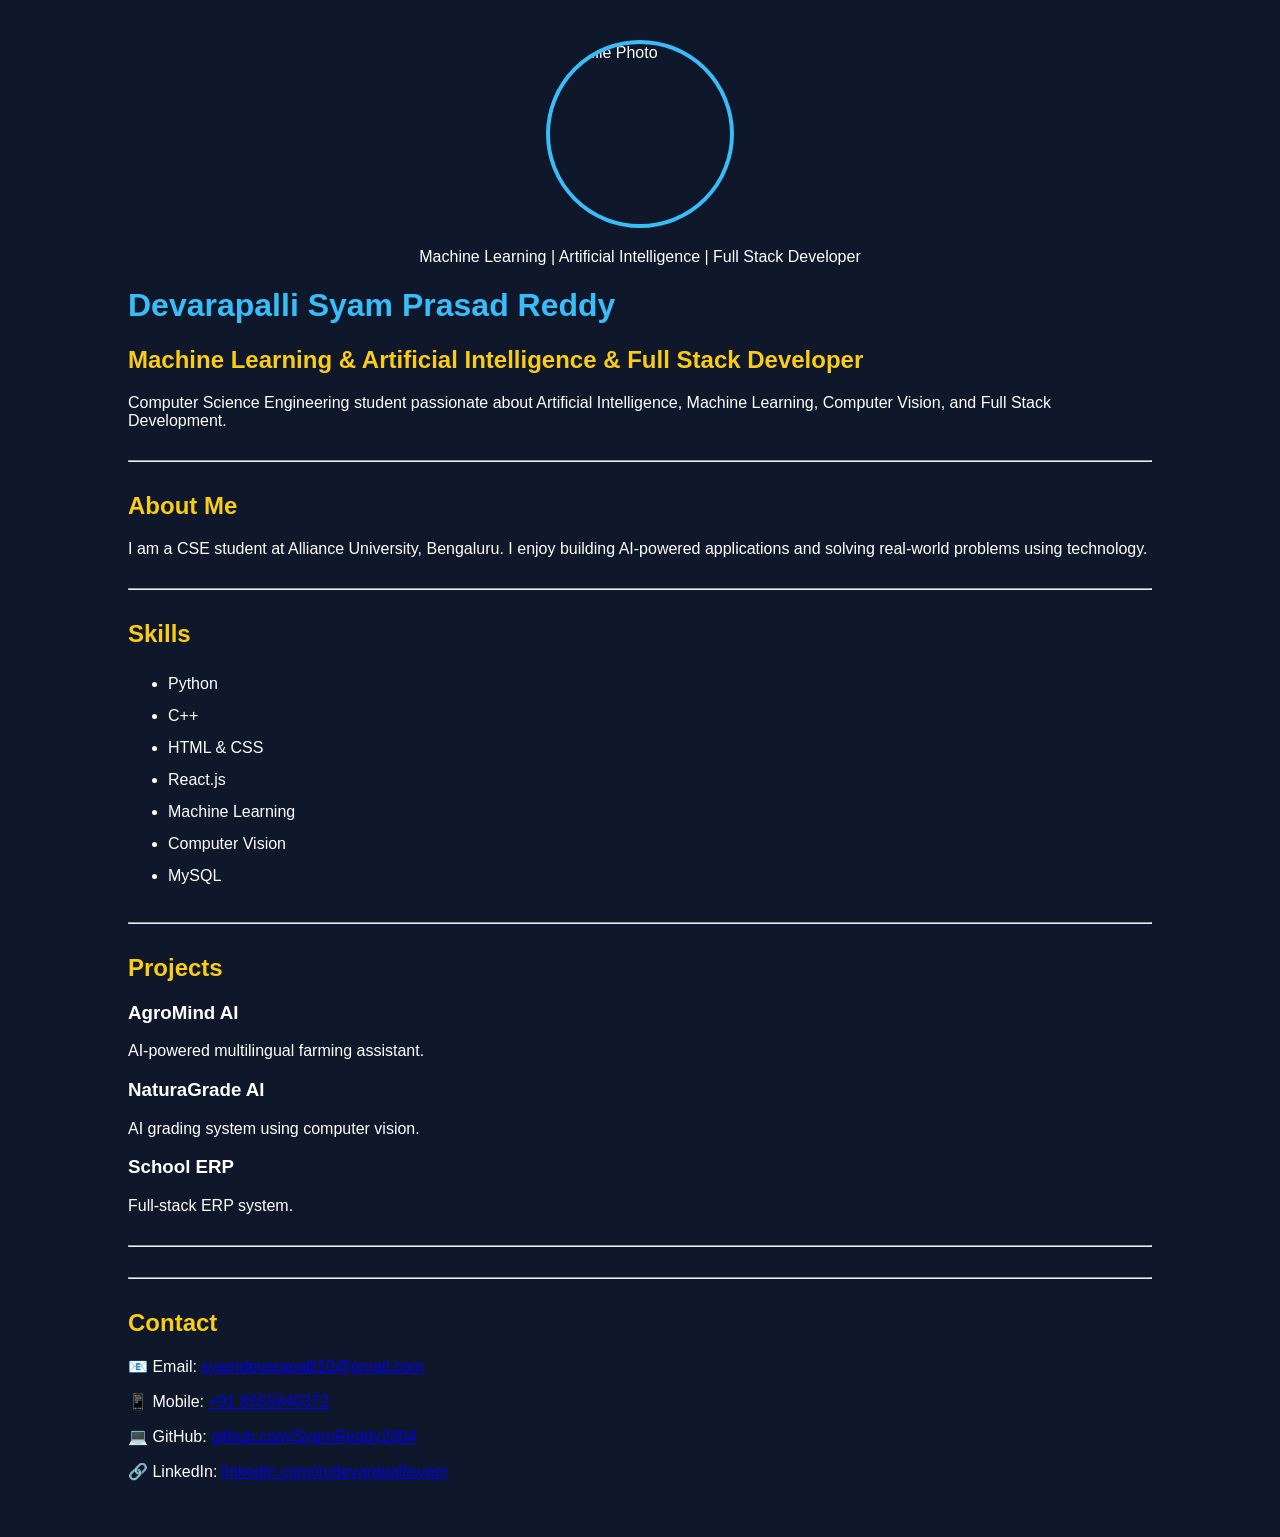
==== index.html @ 6d800dfd "Add files via upload" ====
<!DOCTYPE html>
<html lang="en">

<head>
    <meta charset="UTF-8">
    <meta name="viewport" content="width=device-width, initial-scale=1.0">
    <title>Syam Prasad Reddy Portfolio</title>

    <link rel="stylesheet" href="style.css">
</head>

<body>

    <div class="container">
        <img src="profile.jpg" alt="Profile Photo" class="profile-photo">
        <p style="text-align:center;">
            Machine Learning | Artificial Intelligence | Full Stack Developer
        </p>
        <h1>Devarapalli Syam Prasad Reddy</h1>

        <h2>Machine Learning & Artificial Intelligence & Full Stack Developer</h2>

        <p>
            Computer Science Engineering student passionate about
            Artificial Intelligence, Machine Learning,
            Computer Vision, and Full Stack Development.
        </p>

        <hr>

        <h2>About Me</h2>

        <p>
            I am a CSE student at Alliance University, Bengaluru.
            I enjoy building AI-powered applications and solving
            real-world problems using technology.
        </p>

        <hr>

        <h2>Skills</h2>

        <ul>
            <li>Python</li>
            <li>C++</li>
            <li>HTML & CSS</li>
            <li>React.js</li>
            <li>Machine Learning</li>
            <li>Computer Vision</li>
            <li>MySQL</li>
        </ul>

        <hr>

        <h2>Projects</h2>

        <h3>AgroMind AI</h3>
        <p>AI-powered multilingual farming assistant.</p>

        <h3>NaturaGrade AI</h3>
        <p>AI grading system using computer vision.</p>

        <h3>School ERP</h3>
        <p>Full-stack ERP system.</p>

        <hr>

        <hr>

        <h2>Contact</h2>

        <p>
            📧 Email:
            <a href="mailto:syamdevarapalli10@gmail.com">
                syamdevarapalli10@gmail.com
            </a>
        </p>

        <p>
            📱 Mobile:
            <a href="tel:+918555840372">
                +91 8555840372
            </a>
        </p>

        <p>
            💻 GitHub:
            <a href="https://github.com/SyamReddy2004" target="_blank">
                github.com/SyamReddy2004
            </a>
        </p>

        <p>
            🔗 LinkedIn:
            <a href="https://linkedin.com/in/devarapallisyam" target="_blank">
                linkedin.com/in/devarapallisyam
            </a>
        </p>

    </div>

</body>

</html>
---- style.css ----
.profile-photo {
    width: 180px;
    height: 180px;
    border-radius: 50%;
    object-fit: cover;
    border: 4px solid #38bdf8;
    display: block;
    margin: auto;
    margin-bottom: 20px;
}

body {
    background-color: #0f172a;
    color: white;
    font-family: Arial;
    margin: 0;
    padding: 0;
}

.container {
    width: 80%;
    margin: auto;
    padding: 40px;
}

h1 {
    color: #38bdf8;
}

h2 {
    color: #facc15;
}

hr {
    margin-top: 30px;
    margin-bottom: 30px;
}

ul {
    line-height: 2;
}
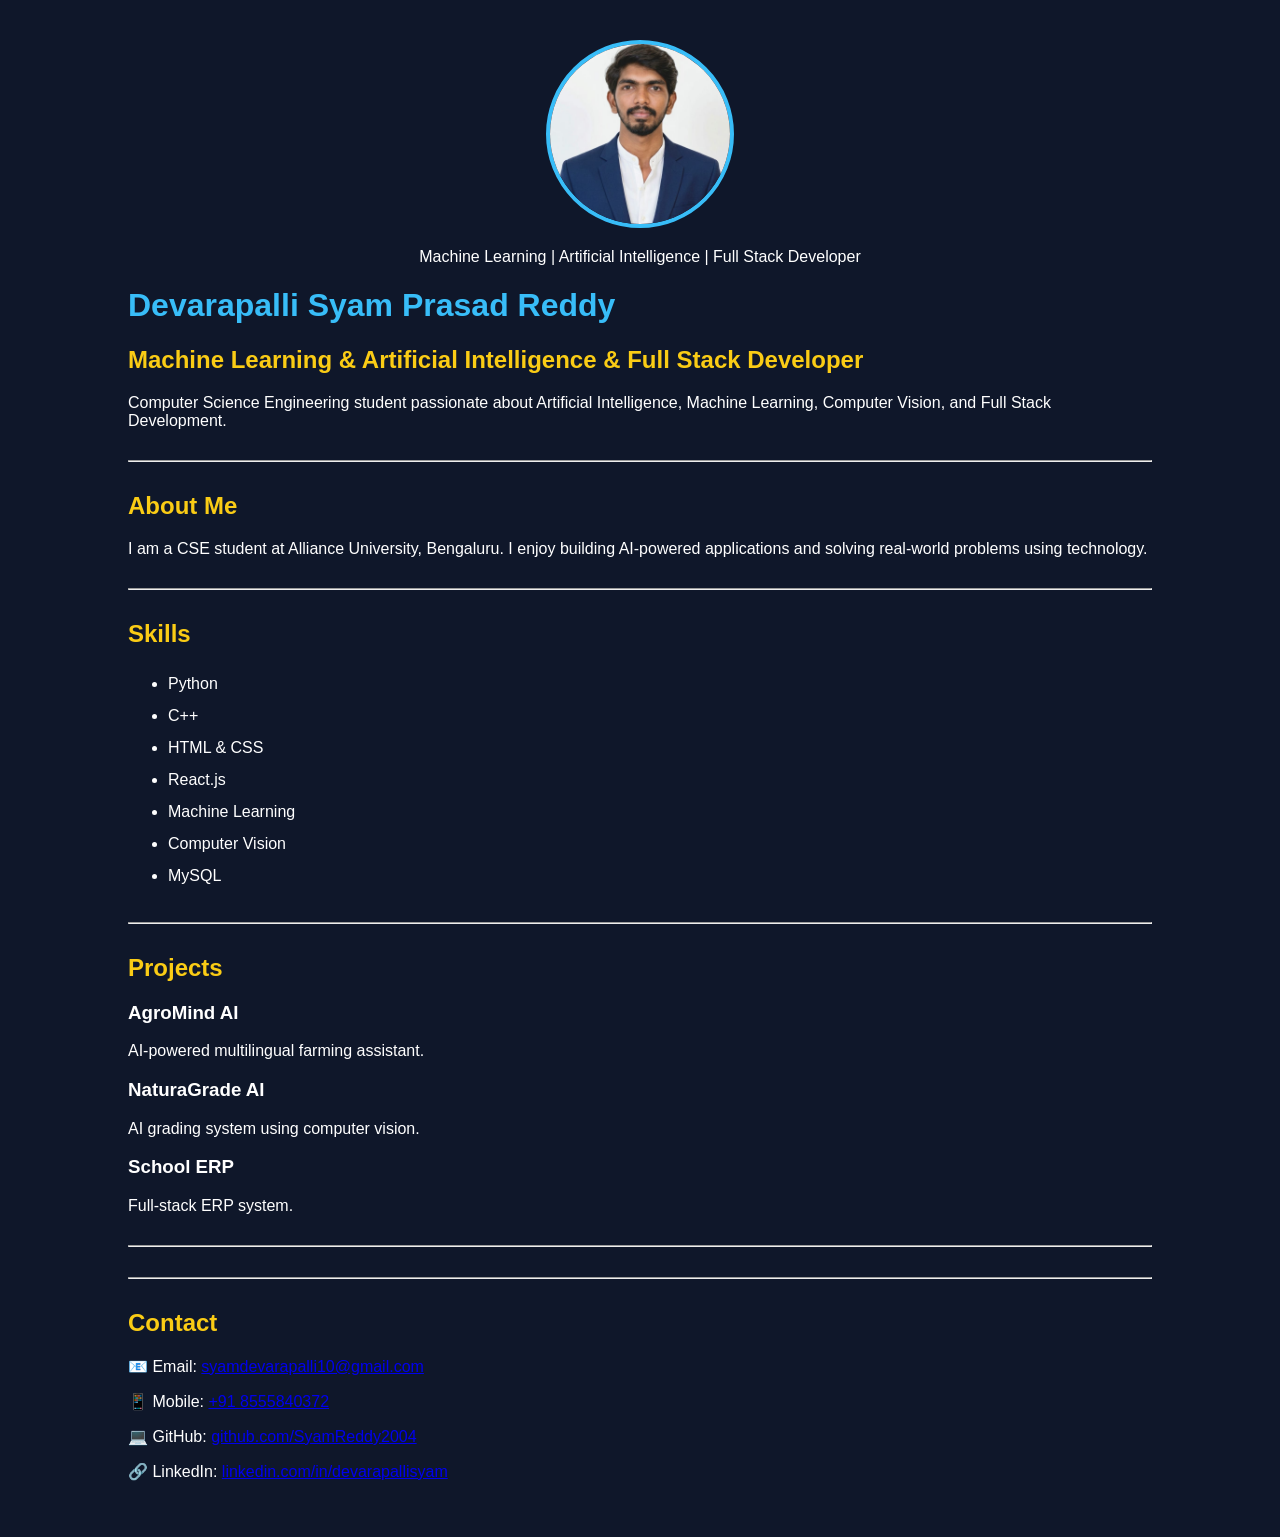
==== commit a8747eb7: "Update index.html" ====
--- a/index.html
+++ b/index.html
@@ -12,7 +12,7 @@
 <body>
 
     <div class="container">
-        <img src="profile.jpg" alt="Profile Photo" class="profile-photo">
+        <img src="profile.png" alt="Profile Photo" class="profile-photo">
         <p style="text-align:center;">
             Machine Learning | Artificial Intelligence | Full Stack Developer
         </p>
@@ -101,4 +101,4 @@
 
 </body>
 
-</html>+</html>
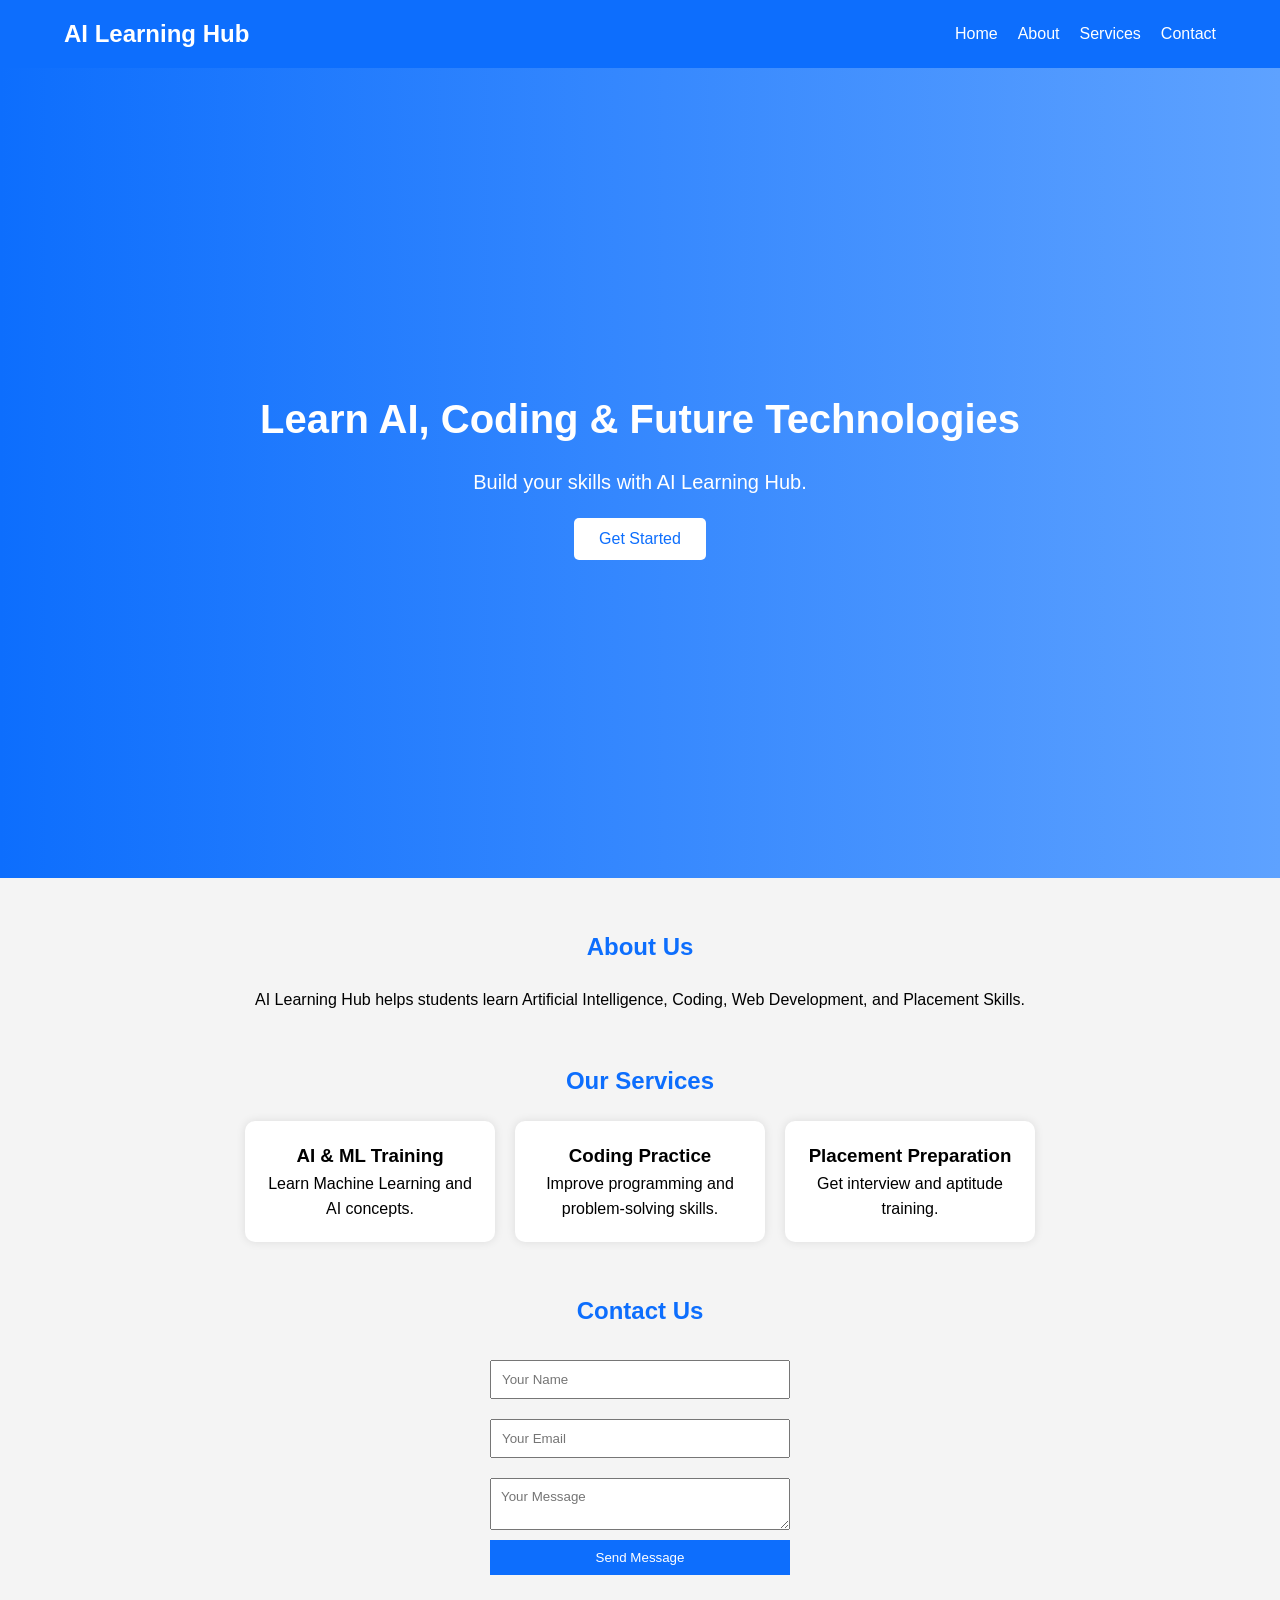
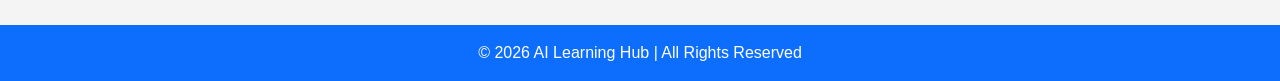
==== commit 077cf8cd: "Add files via upload" ====
--- a/index.html
+++ b/index.html
@@ -1,104 +1,84 @@
+<!-- index.html -->
 <!DOCTYPE html>
 <html lang="en">
 
 <head>
-    <meta charset="UTF-8">
-    <meta name="viewport" content="width=device-width, initial-scale=1.0">
-    <title>Syam Prasad Reddy Portfolio</title>
-
-    <link rel="stylesheet" href="style.css">
+    <meta charset="UTF-8" />
+    <meta name="viewport" content="width=device-width, initial-scale=1.0" />
+    <title>AI Learning Hub</title>
+    <link rel="stylesheet" href="style.css" />
 </head>
 
 <body>
 
-    <div class="container">
-        <img src="profile.png" alt="Profile Photo" class="profile-photo">
-        <p style="text-align:center;">
-            Machine Learning | Artificial Intelligence | Full Stack Developer
+    <!-- Navbar -->
+    <header>
+        <nav>
+            <h1>AI Learning Hub</h1>
+            <ul>
+                <li><a href="#home">Home</a></li>
+                <li><a href="#about">About</a></li>
+                <li><a href="#services">Services</a></li>
+                <li><a href="#contact">Contact</a></li>
+            </ul>
+        </nav>
+    </header>
+
+    <!-- Home Section -->
+    <section id="home" class="hero">
+        <h2>Learn AI, Coding & Future Technologies</h2>
+        <p>Build your skills with AI Learning Hub.</p>
+        <button>Get Started</button>
+    </section>
+
+    <!-- About Section -->
+    <section id="about" class="section">
+        <h2>About Us</h2>
+        <p>
+            AI Learning Hub helps students learn Artificial Intelligence,
+            Coding, Web Development, and Placement Skills.
         </p>
-        <h1>Devarapalli Syam Prasad Reddy</h1>
+    </section>
 
-        <h2>Machine Learning & Artificial Intelligence & Full Stack Developer</h2>
+    <!-- Services Section -->
+    <section id="services" class="section">
+        <h2>Our Services</h2>
 
-        <p>
-            Computer Science Engineering student passionate about
-            Artificial Intelligence, Machine Learning,
-            Computer Vision, and Full Stack Development.
-        </p>
+        <div class="cards">
+            <div class="card">
+                <h3>AI & ML Training</h3>
+                <p>Learn Machine Learning and AI concepts.</p>
+            </div>
 
-        <hr>
+            <div class="card">
+                <h3>Coding Practice</h3>
+                <p>Improve programming and problem-solving skills.</p>
+            </div>
 
-        <h2>About Me</h2>
+            <div class="card">
+                <h3>Placement Preparation</h3>
+                <p>Get interview and aptitude training.</p>
+            </div>
+        </div>
+    </section>
 
-        <p>
-            I am a CSE student at Alliance University, Bengaluru.
-            I enjoy building AI-powered applications and solving
-            real-world problems using technology.
-        </p>
+    <!-- Contact Section -->
+    <section id="contact" class="section">
+        <h2>Contact Us</h2>
 
-        <hr>
+        <form>
+            <input type="text" placeholder="Your Name" required />
+            <input type="email" placeholder="Your Email" required />
+            <textarea placeholder="Your Message"></textarea>
+            <button type="submit">Send Message</button>
+        </form>
+    </section>
 
-        <h2>Skills</h2>
-
-        <ul>
-            <li>Python</li>
-            <li>C++</li>
-            <li>HTML & CSS</li>
-            <li>React.js</li>
-            <li>Machine Learning</li>
-            <li>Computer Vision</li>
-            <li>MySQL</li>
-        </ul>
-
-        <hr>
-
-        <h2>Projects</h2>
-
-        <h3>AgroMind AI</h3>
-        <p>AI-powered multilingual farming assistant.</p>
-
-        <h3>NaturaGrade AI</h3>
-        <p>AI grading system using computer vision.</p>
-
-        <h3>School ERP</h3>
-        <p>Full-stack ERP system.</p>
-
-        <hr>
-
-        <hr>
-
-        <h2>Contact</h2>
-
-        <p>
-            📧 Email:
-            <a href="mailto:syamdevarapalli10@gmail.com">
-                syamdevarapalli10@gmail.com
-            </a>
-        </p>
-
-        <p>
-            📱 Mobile:
-            <a href="tel:+918555840372">
-                +91 8555840372
-            </a>
-        </p>
-
-        <p>
-            💻 GitHub:
-            <a href="https://github.com/SyamReddy2004" target="_blank">
-                github.com/SyamReddy2004
-            </a>
-        </p>
-
-        <p>
-            🔗 LinkedIn:
-            <a href="https://linkedin.com/in/devarapallisyam" target="_blank">
-                linkedin.com/in/devarapallisyam
-            </a>
-        </p>
-
-    </div>
+    <!-- Footer -->
+    <footer>
+        <p>© 2026 AI Learning Hub | All Rights Reserved</p>
+    </footer>
 
 </body>
 
-</html>
+</html>
--- a/style.css
+++ b/style.css
@@ -1,41 +1,134 @@
-.profile-photo {
-    width: 180px;
-    height: 180px;
-    border-radius: 50%;
-    object-fit: cover;
-    border: 4px solid #38bdf8;
-    display: block;
+/* style.css */
+
+* {
+    margin: 0;
+    padding: 0;
+    box-sizing: border-box;
+    font-family: Arial, sans-serif;
+}
+
+body {
+    line-height: 1.6;
+    background: #f4f4f4;
+}
+
+/* Navbar */
+header {
+    background: #0d6efd;
+    color: white;
+    padding: 15px 0;
+}
+
+nav {
+    width: 90%;
     margin: auto;
+    display: flex;
+    justify-content: space-between;
+    align-items: center;
+}
+
+nav ul {
+    list-style: none;
+    display: flex;
+}
+
+nav ul li {
+    margin-left: 20px;
+}
+
+nav ul li a {
+    color: white;
+    text-decoration: none;
+}
+
+/* Hero Section */
+.hero {
+    height: 90vh;
+    background: linear-gradient(to right, #0d6efd, #5ea2ff);
+    color: white;
+    display: flex;
+    flex-direction: column;
+    justify-content: center;
+    align-items: center;
+    text-align: center;
+    padding: 20px;
+}
+
+.hero h2 {
+    font-size: 40px;
+    margin-bottom: 15px;
+}
+
+.hero p {
+    font-size: 20px;
     margin-bottom: 20px;
 }
 
-body {
-    background-color: #0f172a;
-    color: white;
-    font-family: Arial;
-    margin: 0;
-    padding: 0;
+.hero button {
+    padding: 12px 25px;
+    border: none;
+    background: white;
+    color: #0d6efd;
+    font-size: 16px;
+    border-radius: 5px;
+    cursor: pointer;
 }
 
-.container {
-    width: 80%;
-    margin: auto;
-    padding: 40px;
+/* Sections */
+.section {
+    width: 90%;
+    margin: 50px auto;
+    text-align: center;
 }
 
-h1 {
-    color: #38bdf8;
+.section h2 {
+    margin-bottom: 20px;
+    color: #0d6efd;
 }
 
-h2 {
-    color: #facc15;
+/* Cards */
+.cards {
+    display: flex;
+    gap: 20px;
+    justify-content: center;
+    flex-wrap: wrap;
 }
 
-hr {
-    margin-top: 30px;
-    margin-bottom: 30px;
+.card {
+    background: white;
+    padding: 20px;
+    width: 250px;
+    border-radius: 10px;
+    box-shadow: 0 0 10px rgba(0, 0, 0, 0.1);
 }
 
-ul {
-    line-height: 2;
+/* Contact Form */
+form {
+    display: flex;
+    flex-direction: column;
+    width: 300px;
+    margin: auto;
+}
+
+form input,
+form textarea {
+    margin: 10px 0;
+    padding: 10px;
+}
+
+form button {
+    padding: 10px;
+    border: none;
+    background: #0d6efd;
+    color: white;
+    cursor: pointer;
+}
+
+/* Footer */
+footer {
+    background: #0d6efd;
+    color: white;
+    text-align: center;
+    padding: 15px;
+    margin-top: 30px;
 }
